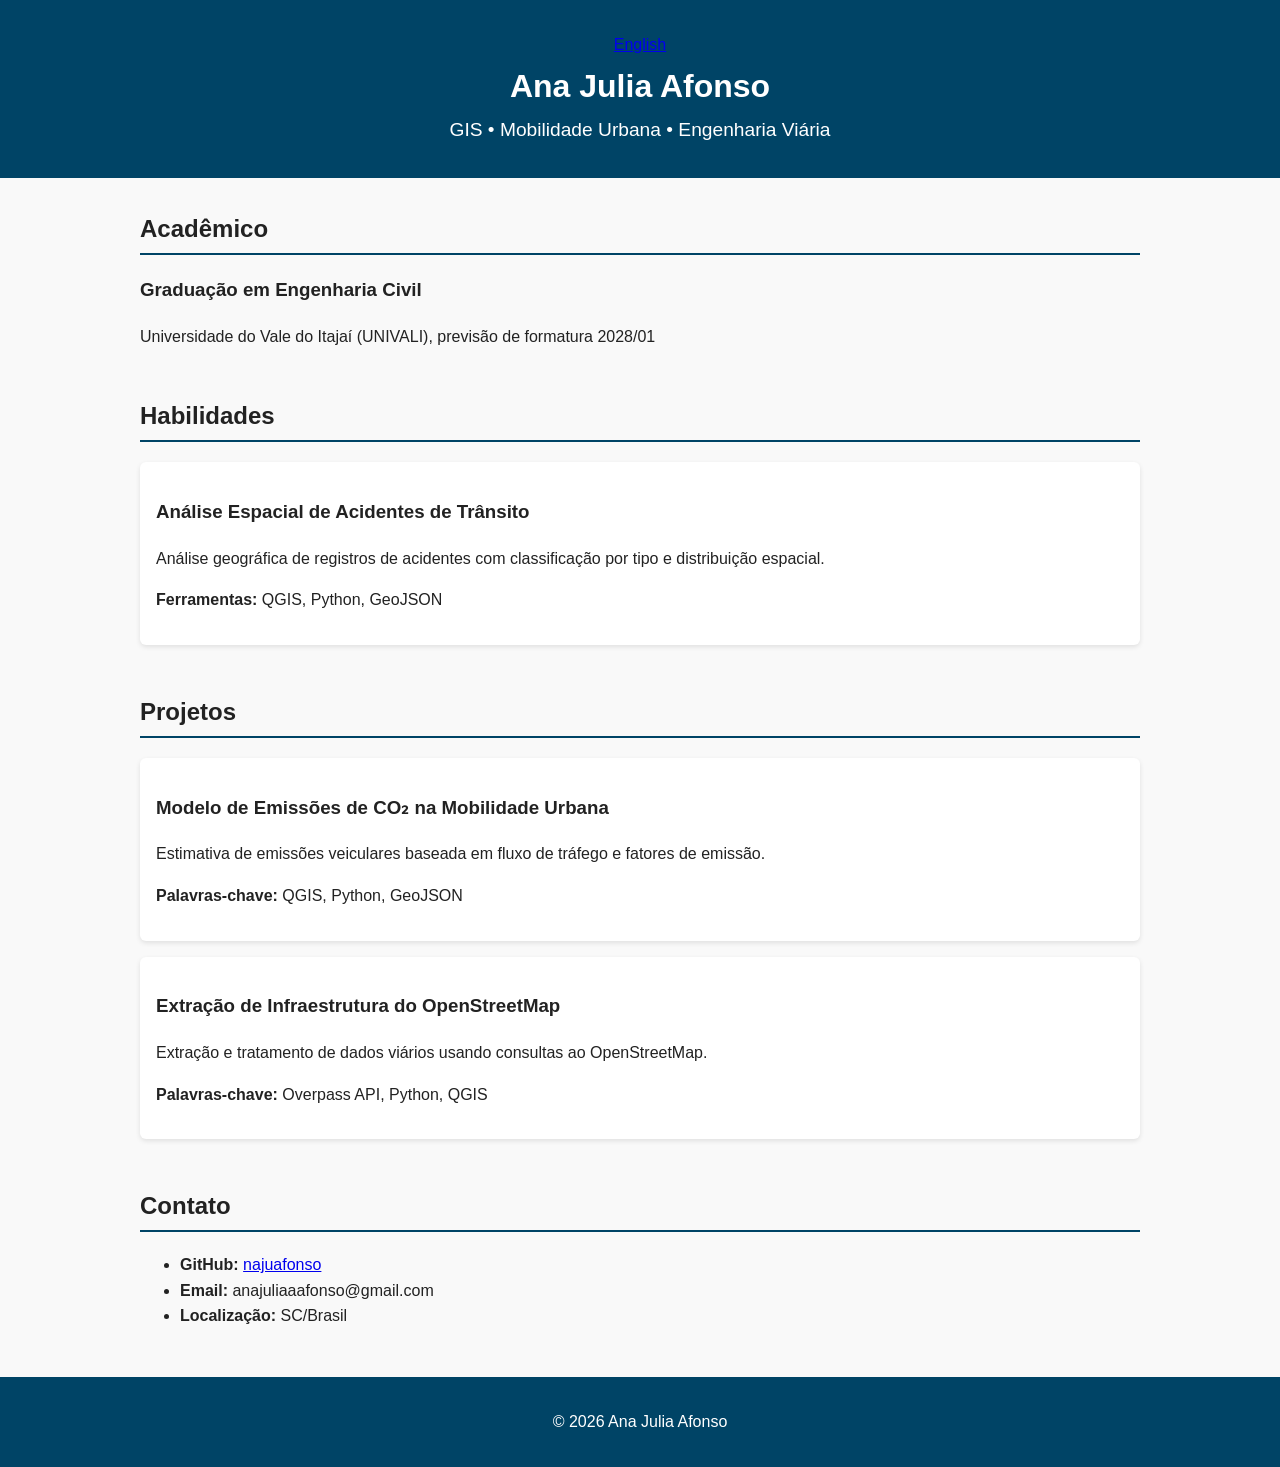
==== index.html @ d9d1528f "Update index.html" ====
<!DOCTYPE html>
<html lang="pt">
<head>
<meta charset="UTF-8">
<meta name="viewport" content="width=device-width, initial-scale=1.0">
<title>Ana Julia Afonso | Portfolio de Projetos</title>
<link rel="stylesheet" href="style.css">
</head>
<body>

<header>
  <div class="lang-switch">
    <a href="en.html">English</a>
  </div>
  <h1>Ana Julia Afonso</h1>
  <p>GIS • Mobilidade Urbana • Engenharia Viária</p>
</header>

<main>
  <section id="academics">
    <h2>Acadêmico</h2>
    <div class="academic-item">
      <h3>Graduação em Engenharia Civil</h3>
      <p>Universidade do Vale do Itajaí (UNIVALI), previsão de formatura 2028/01</p>
    </div>
  </section>

  <section id="skills">
    <h2>Habilidades</h2>
    <div class="project">
      <h3>Análise Espacial de Acidentes de Trânsito</h3>
      <p>Análise geográfica de registros de acidentes com classificação por tipo e distribuição espacial.</p>
      <p><strong>Ferramentas:</strong> QGIS, Python, GeoJSON</p>
    </div>
  </section>

  <section id="projects">
    <h2>Projetos</h2>

    <div class="project">
      <h3>Modelo de Emissões de CO₂ na Mobilidade Urbana</h3>
      <p>Estimativa de emissões veiculares baseada em fluxo de tráfego e fatores de emissão.</p>
      <p><strong>Palavras-chave:</strong> QGIS, Python, GeoJSON</p>
    </div>

    <div class="project">
      <h3>Extração de Infraestrutura do OpenStreetMap</h3>
      <p>Extração e tratamento de dados viários usando consultas ao OpenStreetMap.</p>
      <p><strong>Palavras-chave:</strong> Overpass API, Python, QGIS</p>
    </div>
  </section>

  <section id="contact">
    <h2>Contato</h2>
    <ul>
      <li><strong>GitHub:</strong> <a href="https://github.com/najuafonso" target="_blank">najuafonso</a></li>
      <li><strong>Email:</strong> anajuliaaafonso@gmail.com</li>
      <li><strong>Localização:</strong> SC/Brasil</li>
    </ul>
  </section>
</main>

<footer>
  <p>&copy; 2026 Ana Julia Afonso</p>
</footer>

</body>
</html>
---- style.css ----
body {
  font-family: Arial, sans-serif;
  line-height: 1.6;
  margin: 0;
  padding: 0;
  color: #222;
  background: #f9f9f9;
}

header {
  background: #004466;
  color: #fff;
  padding: 2rem;
  text-align: center;
}

header h1 {
  margin: 0.2rem 0;
  font-size: 2rem;
}

header p {
  margin: 0;
  font-size: 1.2rem;
}

.lang-switch button {
  margin: 0 5px;
  padding: 5px 10px;
  background: #fff;
  border: none;
  cursor: pointer;
  font-weight: bold;
}

.lang-switch button:hover {
  background: #ddd;
}

main {
  max-width: 1000px;
  margin: 2rem auto;
  padding: 0 1rem;
}

section {
  margin-bottom: 3rem;
}

h2 {
  border-bottom: 2px solid #004466;
  padding-bottom: 0.3rem;
}

.skill-columns {
  display: flex;
  flex-wrap: wrap;
  gap: 2rem;
}

.skill-columns div {
  flex: 1 1 250px;
  background: #fff;
  padding: 1rem;
  border-radius: 6px;
  box-shadow: 0 2px 5px rgba(0,0,0,0.1);
}

.project {
  background: #fff;
  padding: 1rem;
  margin-bottom: 1rem;
  border-radius: 6px;
  box-shadow: 0 2px 5px rgba(0,0,0,0.1);
}

footer {
  background: #004466;
  color: #fff;
  text-align: center;
  padding: 1rem 0;
}
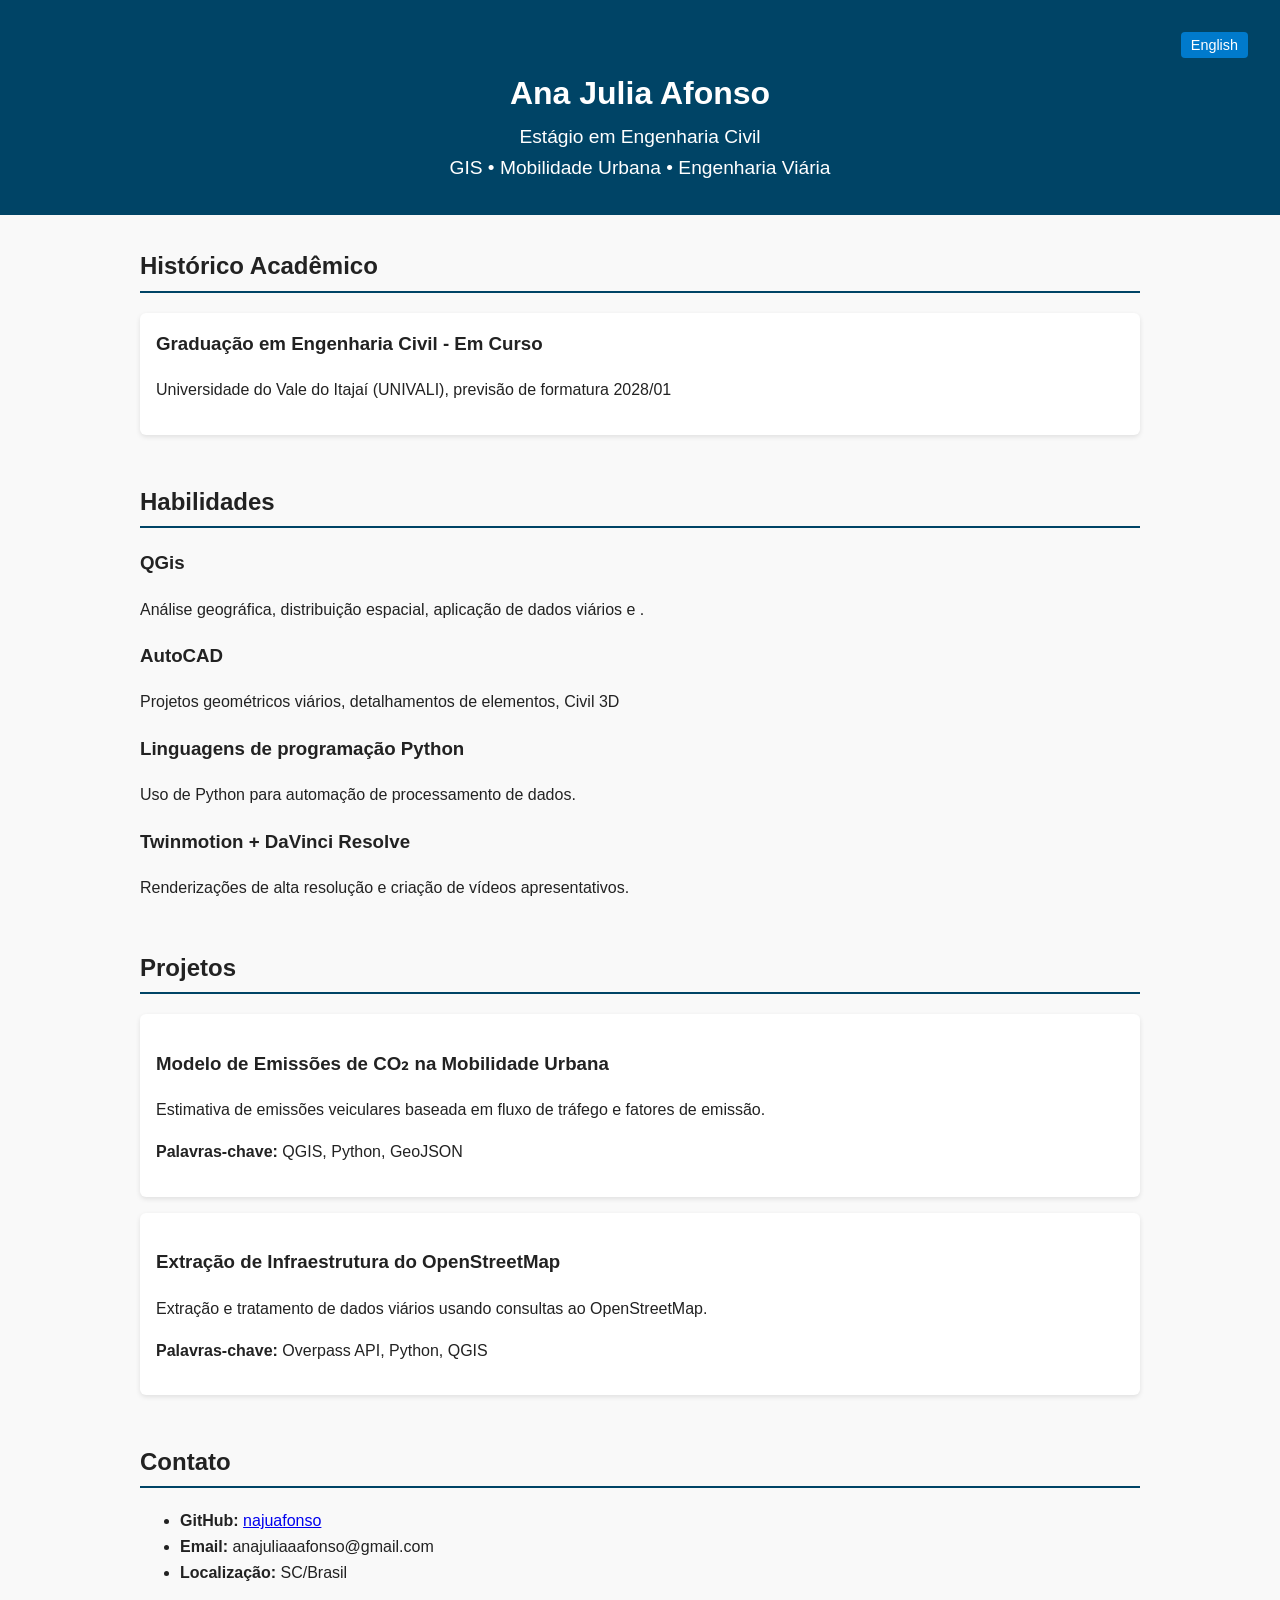
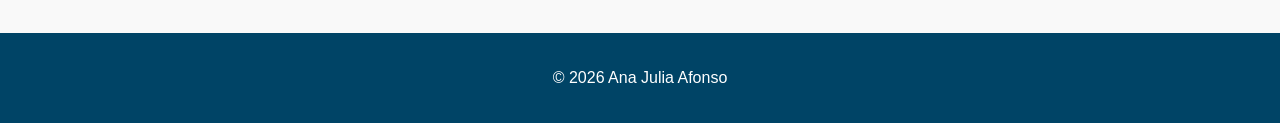
==== commit e0e083a6: "Update index.html" ====
--- a/index.html
+++ b/index.html
@@ -13,24 +13,30 @@
     <a href="en.html">English</a>
   </div>
   <h1>Ana Julia Afonso</h1>
+  <p>Estágio em Engenharia Civil</p>
   <p>GIS • Mobilidade Urbana • Engenharia Viária</p>
 </header>
 
 <main>
   <section id="academics">
-    <h2>Acadêmico</h2>
+    <h2>Histórico Acadêmico</h2>
     <div class="academic-item">
-      <h3>Graduação em Engenharia Civil</h3>
+      <h3>Graduação em Engenharia Civil - Em Curso</h3>
       <p>Universidade do Vale do Itajaí (UNIVALI), previsão de formatura 2028/01</p>
     </div>
   </section>
 
   <section id="skills">
     <h2>Habilidades</h2>
-    <div class="project">
-      <h3>Análise Espacial de Acidentes de Trânsito</h3>
-      <p>Análise geográfica de registros de acidentes com classificação por tipo e distribuição espacial.</p>
-      <p><strong>Ferramentas:</strong> QGIS, Python, GeoJSON</p>
+    <div class="skills">
+      <h3>QGis</h3>
+      <p>Análise geográfica, distribuição espacial, aplicação de dados viários e .</p>
+      <h3>AutoCAD</h3>
+      <p>Projetos geométricos viários, detalhamentos de elementos, Civil 3D</p>
+      <h3>Linguagens de programação Python</h3>
+      <p>Uso de Python para automação de processamento de dados.</p>
+      <h3>Twinmotion + DaVinci Resolve</h3>
+      <p>Renderizações de alta resolução e criação de vídeos apresentativos.</p>
     </div>
   </section>
 
--- a/style.css
+++ b/style.css
@@ -80,3 +80,37 @@
   text-align: center;
   padding: 1rem 0;
 }
+.academic-item {
+  background: #fff;
+  padding: 1rem;
+  margin-bottom: 1rem;
+  border-radius: 6px;
+  box-shadow: 0 2px 5px rgba(0,0,0,0.1);
+}
+
+.academic-item h3 {
+  margin-top: 0;
+}
+
+.academic-item ul {
+  list-style-type: disc;
+  padding-left: 1.5rem;
+}
+
+.lang-switch {
+  text-align: right;
+  margin-bottom: 10px;
+}
+
+.lang-switch a {
+  text-decoration: none;
+  padding: 5px 10px;
+  background-color: #007ACC;
+  color: white;
+  border-radius: 4px;
+  font-size: 0.9rem;
+}
+
+.lang-switch a:hover {
+  background-color: #005A99;
+}
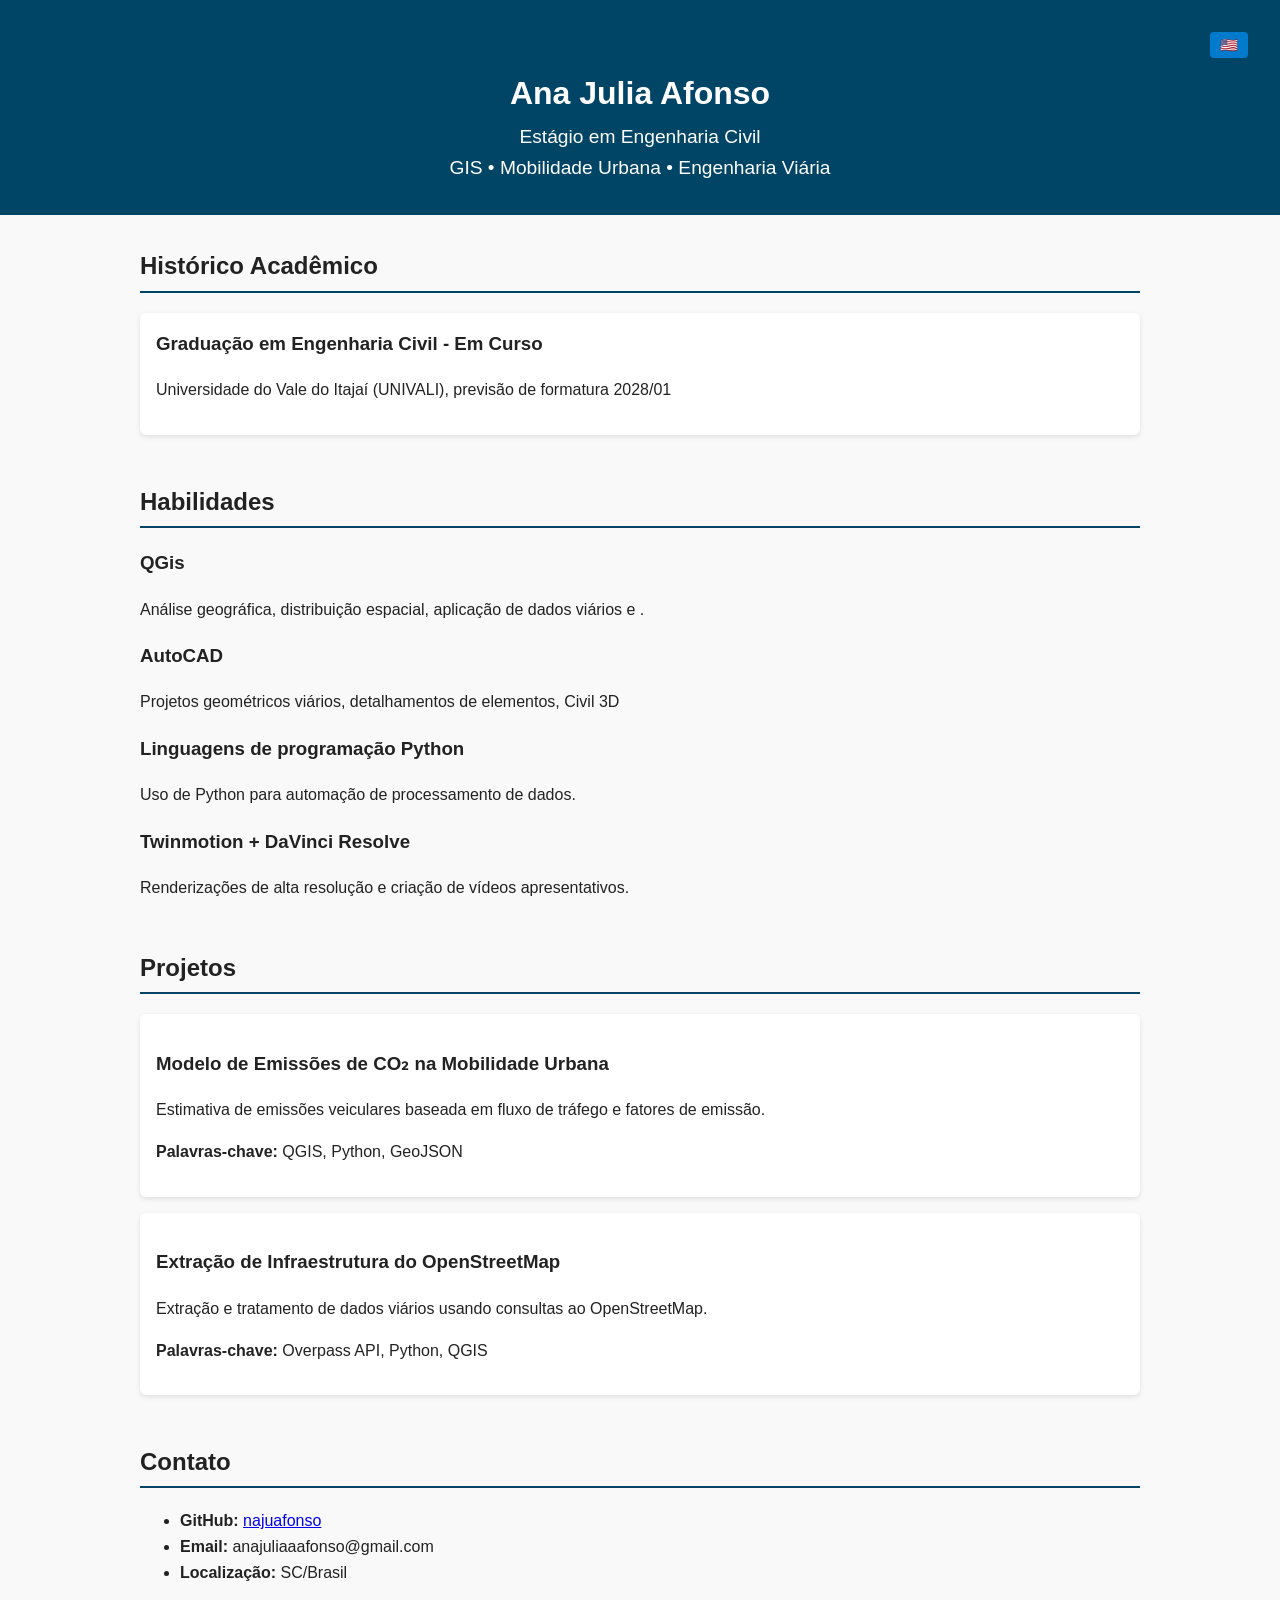
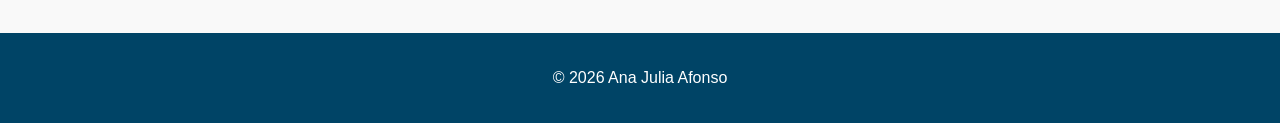
==== commit ec4c0292: "Replace English link text with flag emoji" ====
--- a/index.html
+++ b/index.html
@@ -10,7 +10,7 @@
 
 <header>
   <div class="lang-switch">
-    <a href="en.html">English</a>
+    <a href="en.html">🇺🇸</a>
   </div>
   <h1>Ana Julia Afonso</h1>
   <p>Estágio em Engenharia Civil</p>
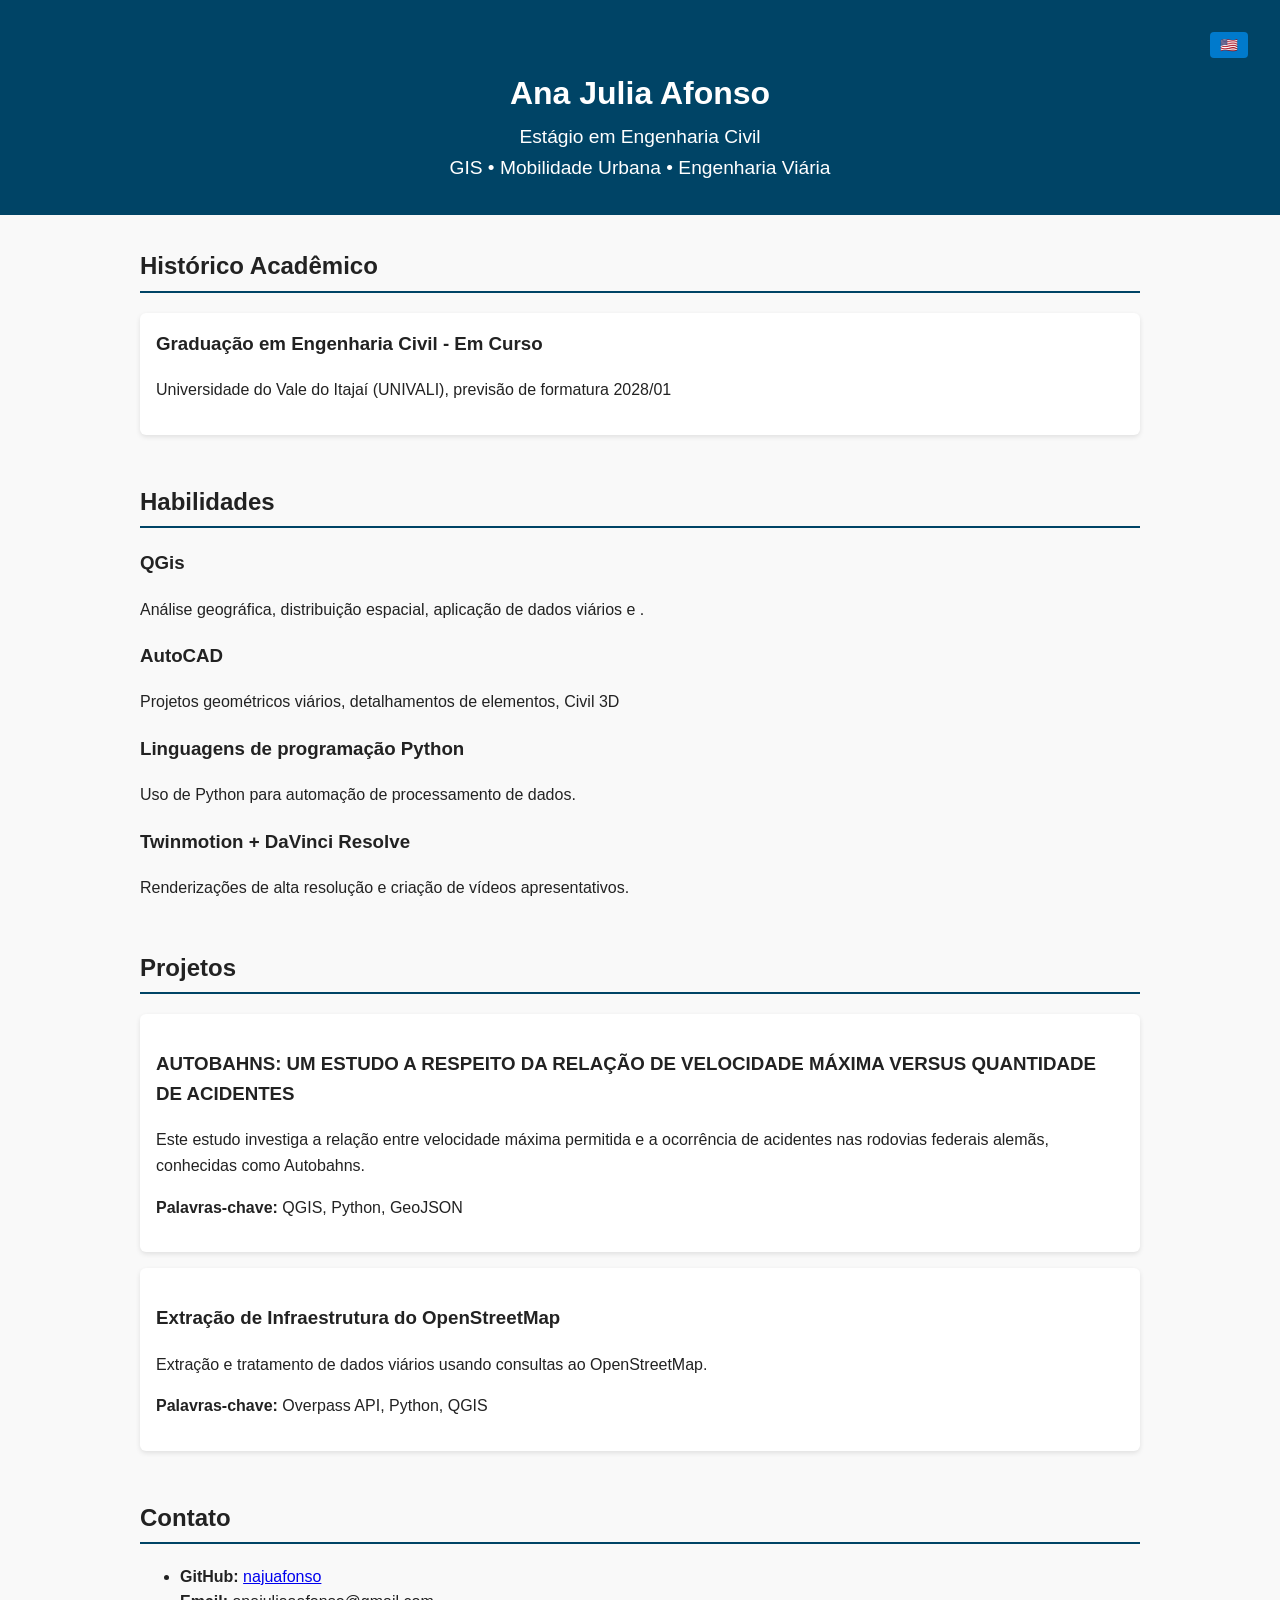
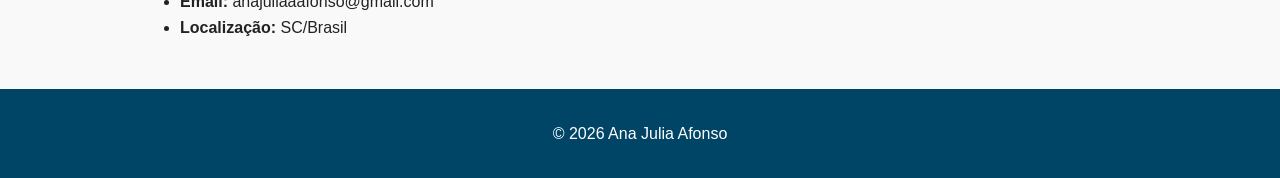
==== commit cc54a184: "Update project description in index.html" ====
--- a/index.html
+++ b/index.html
@@ -44,8 +44,8 @@
     <h2>Projetos</h2>
 
     <div class="project">
-      <h3>Modelo de Emissões de CO₂ na Mobilidade Urbana</h3>
-      <p>Estimativa de emissões veiculares baseada em fluxo de tráfego e fatores de emissão.</p>
+      <h3>AUTOBAHNS: UM ESTUDO A RESPEITO DA RELAÇÃO DE VELOCIDADE MÁXIMA VERSUS QUANTIDADE DE ACIDENTES</h3>
+      <p>Este estudo investiga a relação entre velocidade máxima permitida e a ocorrência de acidentes nas rodovias federais alemãs, conhecidas como Autobahns.</p>
       <p><strong>Palavras-chave:</strong> QGIS, Python, GeoJSON</p>
     </div>
 
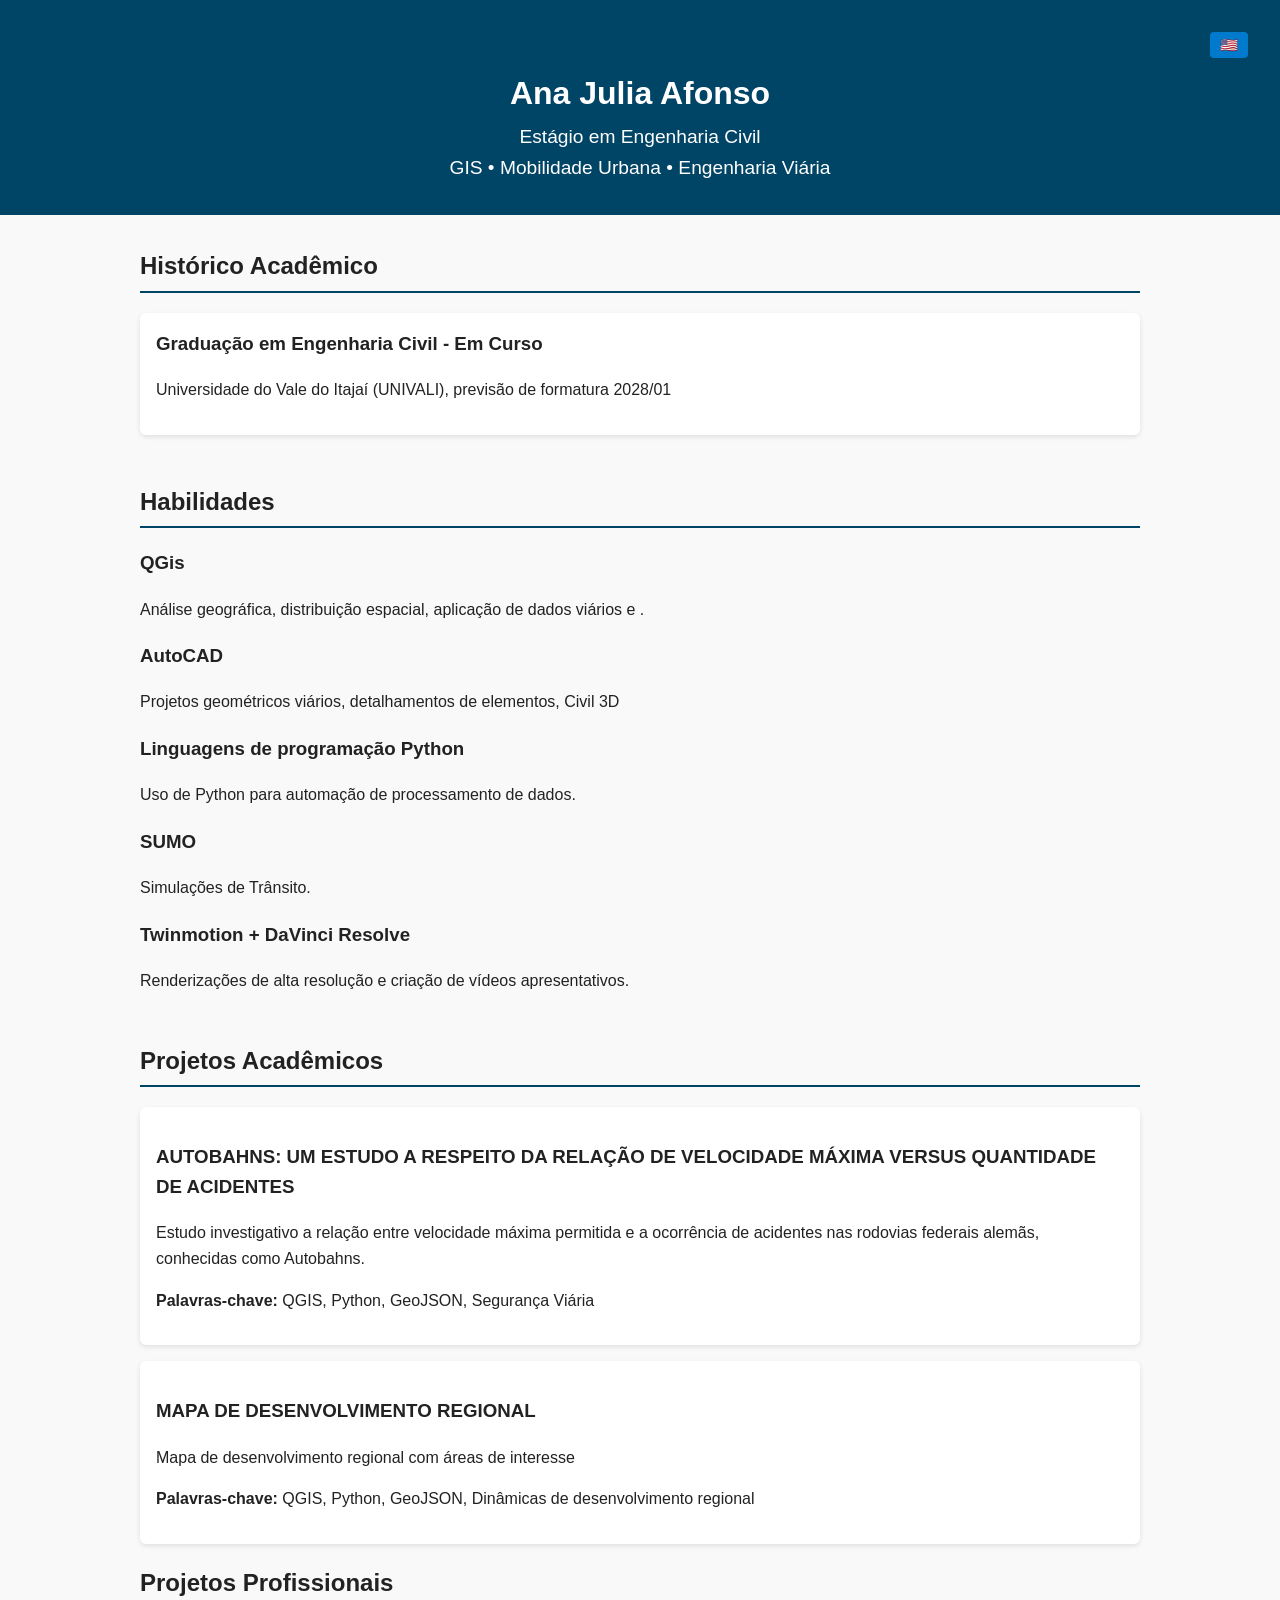
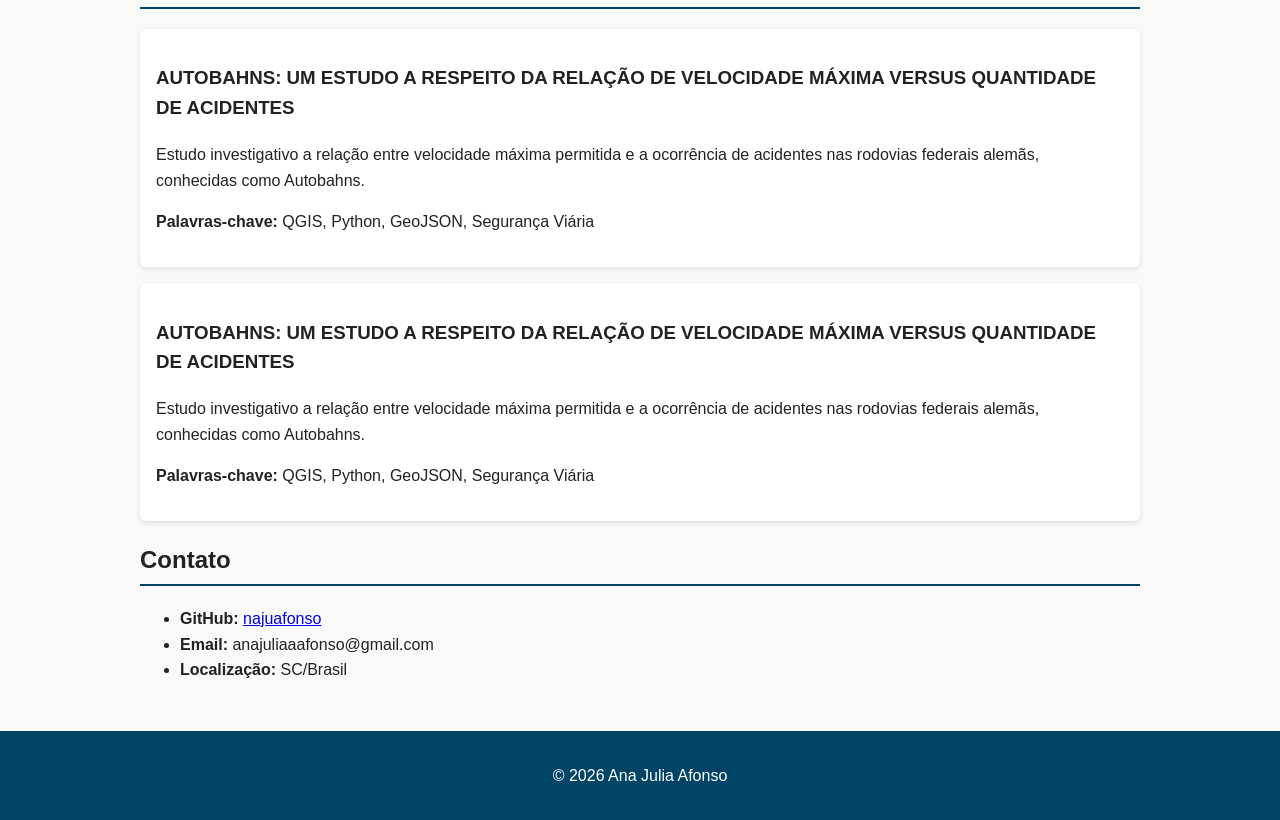
==== commit 09cf0971: "Update index.html" ====
--- a/index.html
+++ b/index.html
@@ -35,27 +35,43 @@
       <p>Projetos geométricos viários, detalhamentos de elementos, Civil 3D</p>
       <h3>Linguagens de programação Python</h3>
       <p>Uso de Python para automação de processamento de dados.</p>
+      <h3>SUMO</h3>
+      <p>Simulações de Trânsito.</p>
       <h3>Twinmotion + DaVinci Resolve</h3>
       <p>Renderizações de alta resolução e criação de vídeos apresentativos.</p>
     </div>
   </section>
 
   <section id="projects">
-    <h2>Projetos</h2>
+    <h2>Projetos Acadêmicos</h2>
 
     <div class="project">
       <h3>AUTOBAHNS: UM ESTUDO A RESPEITO DA RELAÇÃO DE VELOCIDADE MÁXIMA VERSUS QUANTIDADE DE ACIDENTES</h3>
-      <p>Este estudo investiga a relação entre velocidade máxima permitida e a ocorrência de acidentes nas rodovias federais alemãs, conhecidas como Autobahns.</p>
-      <p><strong>Palavras-chave:</strong> QGIS, Python, GeoJSON</p>
+      <p>Estudo investigativo a relação entre velocidade máxima permitida e a ocorrência de acidentes nas rodovias federais alemãs, conhecidas como Autobahns.</p>
+      <p><strong>Palavras-chave:</strong> QGIS, Python, GeoJSON, Segurança Viária</p>
     </div>
 
     <div class="project">
-      <h3>Extração de Infraestrutura do OpenStreetMap</h3>
-      <p>Extração e tratamento de dados viários usando consultas ao OpenStreetMap.</p>
-      <p><strong>Palavras-chave:</strong> Overpass API, Python, QGIS</p>
+      <h3>MAPA DE DESENVOLVIMENTO REGIONAL</h3>
+      <p>Mapa de desenvolvimento regional com áreas de interesse </p>
+      <p><strong>Palavras-chave:</strong> QGIS, Python, GeoJSON, Dinâmicas de desenvolvimento regional</p>
     </div>
-  </section>
+    
+    <section id="projects">
+    <h2>Projetos Profissionais</h2>
 
+    <div class="project">
+      <h3>AUTOBAHNS: UM ESTUDO A RESPEITO DA RELAÇÃO DE VELOCIDADE MÁXIMA VERSUS QUANTIDADE DE ACIDENTES</h3>
+      <p>Estudo investigativo a relação entre velocidade máxima permitida e a ocorrência de acidentes nas rodovias federais alemãs, conhecidas como Autobahns.</p>
+      <p><strong>Palavras-chave:</strong> QGIS, Python, GeoJSON, Segurança Viária</p>
+    </div>
+
+    <div class="project">
+      <h3>AUTOBAHNS: UM ESTUDO A RESPEITO DA RELAÇÃO DE VELOCIDADE MÁXIMA VERSUS QUANTIDADE DE ACIDENTES</h3>
+      <p>Estudo investigativo a relação entre velocidade máxima permitida e a ocorrência de acidentes nas rodovias federais alemãs, conhecidas como Autobahns.</p>
+      <p><strong>Palavras-chave:</strong> QGIS, Python, GeoJSON, Segurança Viária</p>
+    </div>
+      
   <section id="contact">
     <h2>Contato</h2>
     <ul>
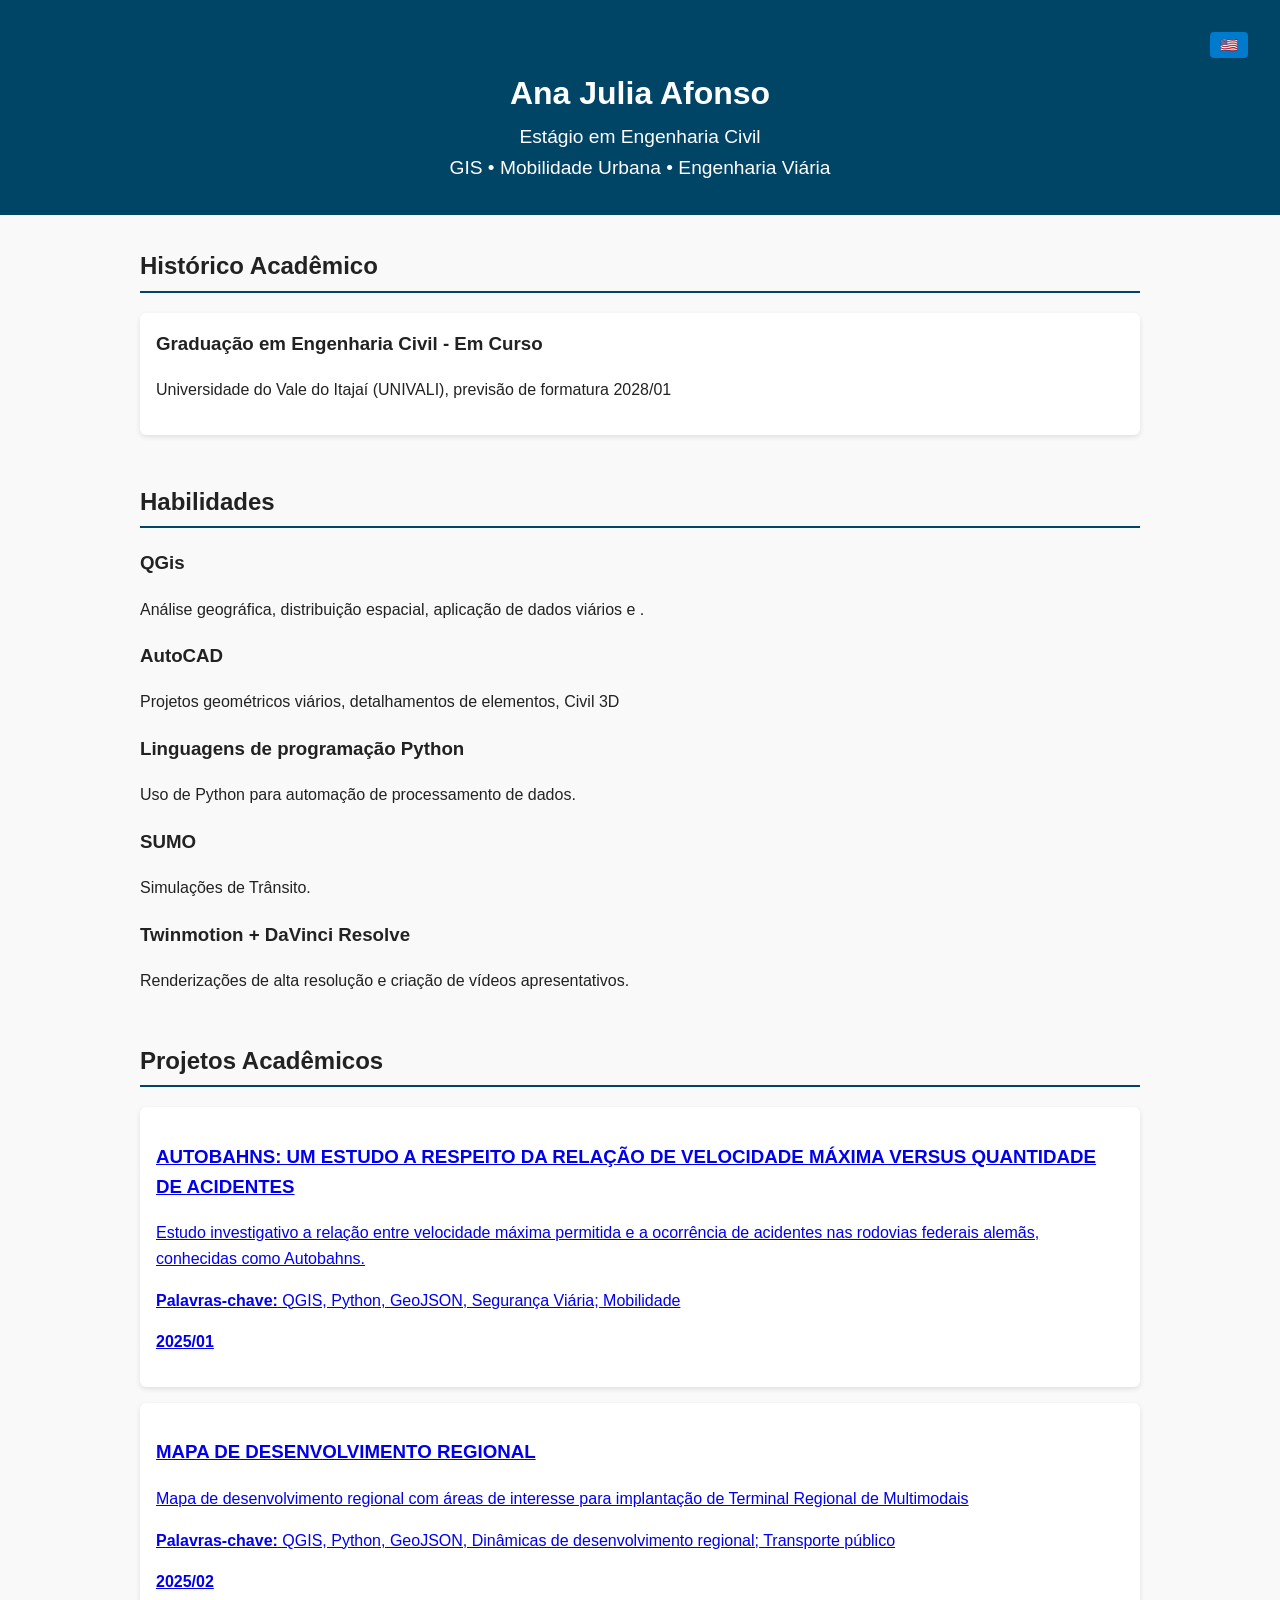
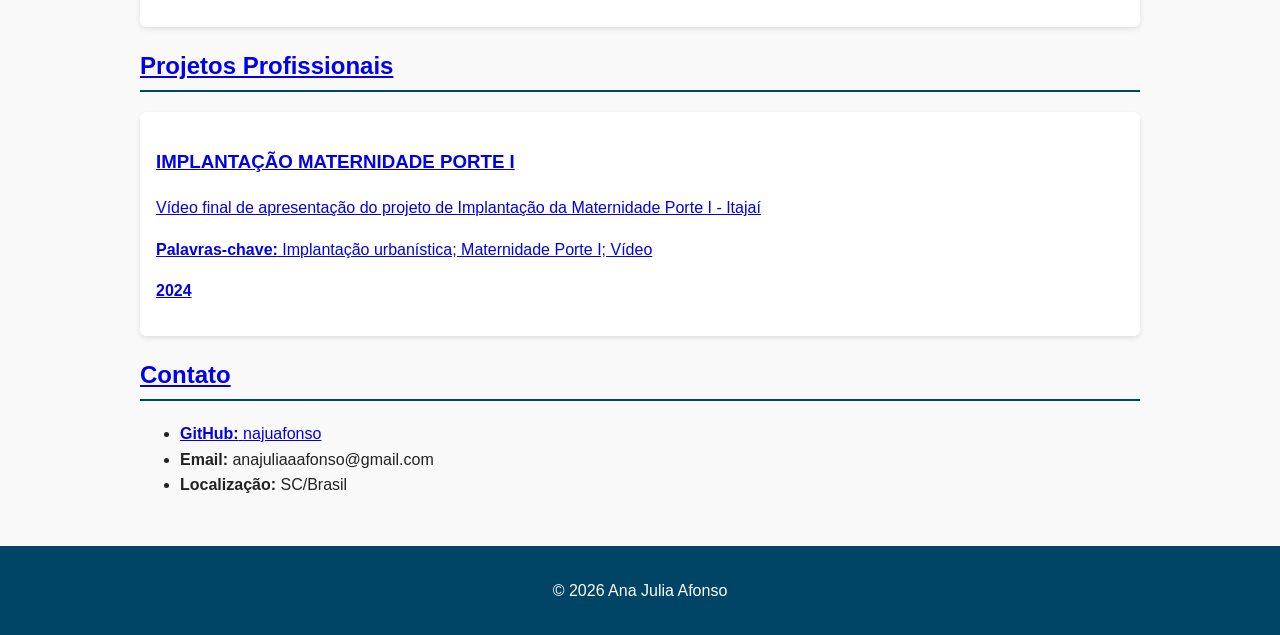
==== commit b7846c3c: "Update project listings in index.html Removed duplicate project details and added new projects with " ====
--- a/index.html
+++ b/index.html
@@ -45,33 +45,33 @@
   <section id="projects">
     <h2>Projetos Acadêmicos</h2>
 
-    <div class="project">
-      <h3>AUTOBAHNS: UM ESTUDO A RESPEITO DA RELAÇÃO DE VELOCIDADE MÁXIMA VERSUS QUANTIDADE DE ACIDENTES</h3>
-      <p>Estudo investigativo a relação entre velocidade máxima permitida e a ocorrência de acidentes nas rodovias federais alemãs, conhecidas como Autobahns.</p>
-      <p><strong>Palavras-chave:</strong> QGIS, Python, GeoJSON, Segurança Viária</p>
-    </div>
-
+<a href="autobahns_estudo.pdf" target="_blank">
+  <div class="project">
+    <h3>AUTOBAHNS: UM ESTUDO A RESPEITO DA RELAÇÃO DE VELOCIDADE MÁXIMA VERSUS QUANTIDADE DE ACIDENTES</h3>
+    <p>Estudo investigativo a relação entre velocidade máxima permitida e a ocorrência de acidentes nas rodovias federais alemãs, conhecidas como Autobahns.</p>
+    <p><strong>Palavras-chave:</strong> QGIS, Python, GeoJSON, Segurança Viária; Mobilidade</p>
+    <p><strong>2025/01</strong></p>
+  </div>
+</a>
+    
+<a href="desenvolvimento_regional.pdf" target="_blank">
     <div class="project">
       <h3>MAPA DE DESENVOLVIMENTO REGIONAL</h3>
-      <p>Mapa de desenvolvimento regional com áreas de interesse </p>
-      <p><strong>Palavras-chave:</strong> QGIS, Python, GeoJSON, Dinâmicas de desenvolvimento regional</p>
+      <p>Mapa de desenvolvimento regional com áreas de interesse para implantação de Terminal Regional de Multimodais</p>
+      <p><strong>Palavras-chave:</strong> QGIS, Python, GeoJSON, Dinâmicas de desenvolvimento regional; Transporte público</p>
+      <p><strong>2025/02</strong></p>
     </div>
     
     <section id="projects">
     <h2>Projetos Profissionais</h2>
-
+<a href="https://youtu.be/bIXliyqEXes" target="_blank">
     <div class="project">
-      <h3>AUTOBAHNS: UM ESTUDO A RESPEITO DA RELAÇÃO DE VELOCIDADE MÁXIMA VERSUS QUANTIDADE DE ACIDENTES</h3>
-      <p>Estudo investigativo a relação entre velocidade máxima permitida e a ocorrência de acidentes nas rodovias federais alemãs, conhecidas como Autobahns.</p>
-      <p><strong>Palavras-chave:</strong> QGIS, Python, GeoJSON, Segurança Viária</p>
+      <h3>IMPLANTAÇÃO MATERNIDADE PORTE I</h3>
+      <p>Vídeo final de apresentação do projeto de Implantação da Maternidade Porte I - Itajaí</p>
+      <p><strong>Palavras-chave:</strong> Implantação urbanística; Maternidade Porte I; Vídeo</p>
+      <p><strong>2024</strong></p>
     </div>
 
-    <div class="project">
-      <h3>AUTOBAHNS: UM ESTUDO A RESPEITO DA RELAÇÃO DE VELOCIDADE MÁXIMA VERSUS QUANTIDADE DE ACIDENTES</h3>
-      <p>Estudo investigativo a relação entre velocidade máxima permitida e a ocorrência de acidentes nas rodovias federais alemãs, conhecidas como Autobahns.</p>
-      <p><strong>Palavras-chave:</strong> QGIS, Python, GeoJSON, Segurança Viária</p>
-    </div>
-      
   <section id="contact">
     <h2>Contato</h2>
     <ul>
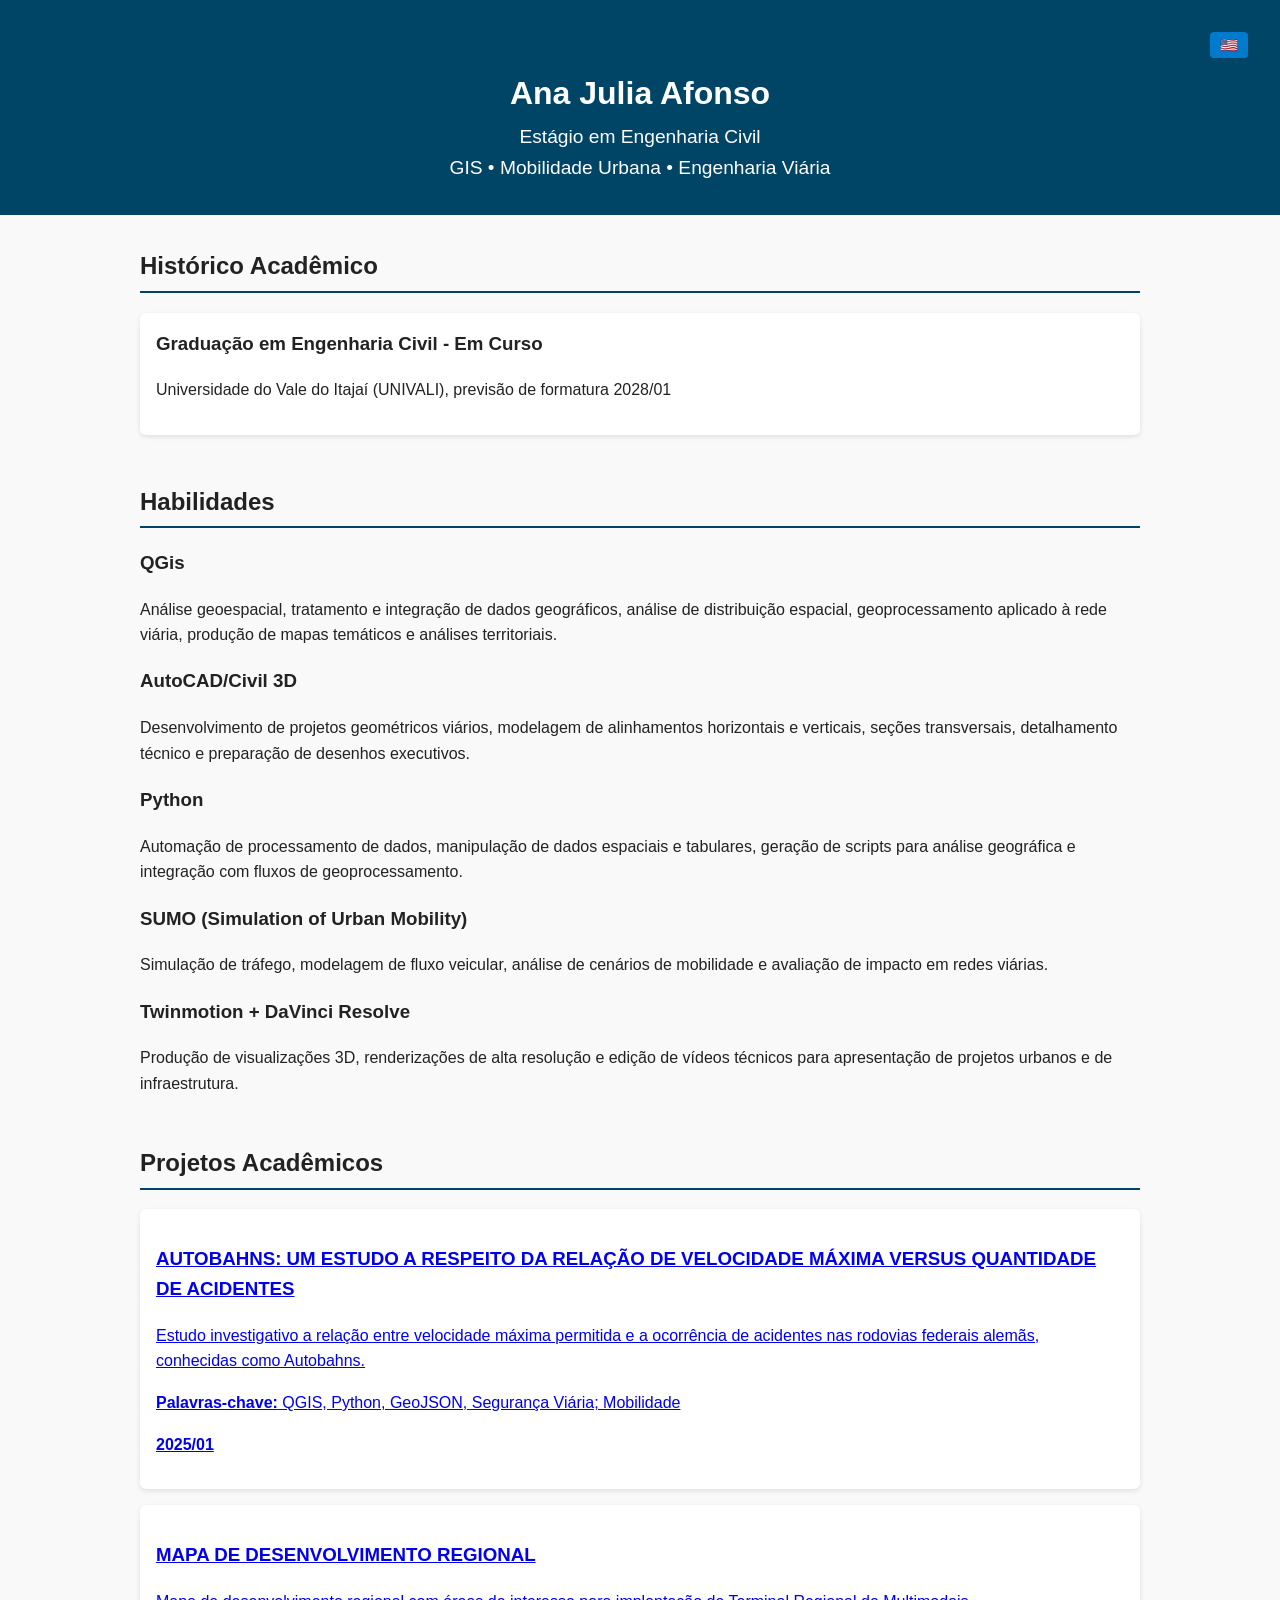
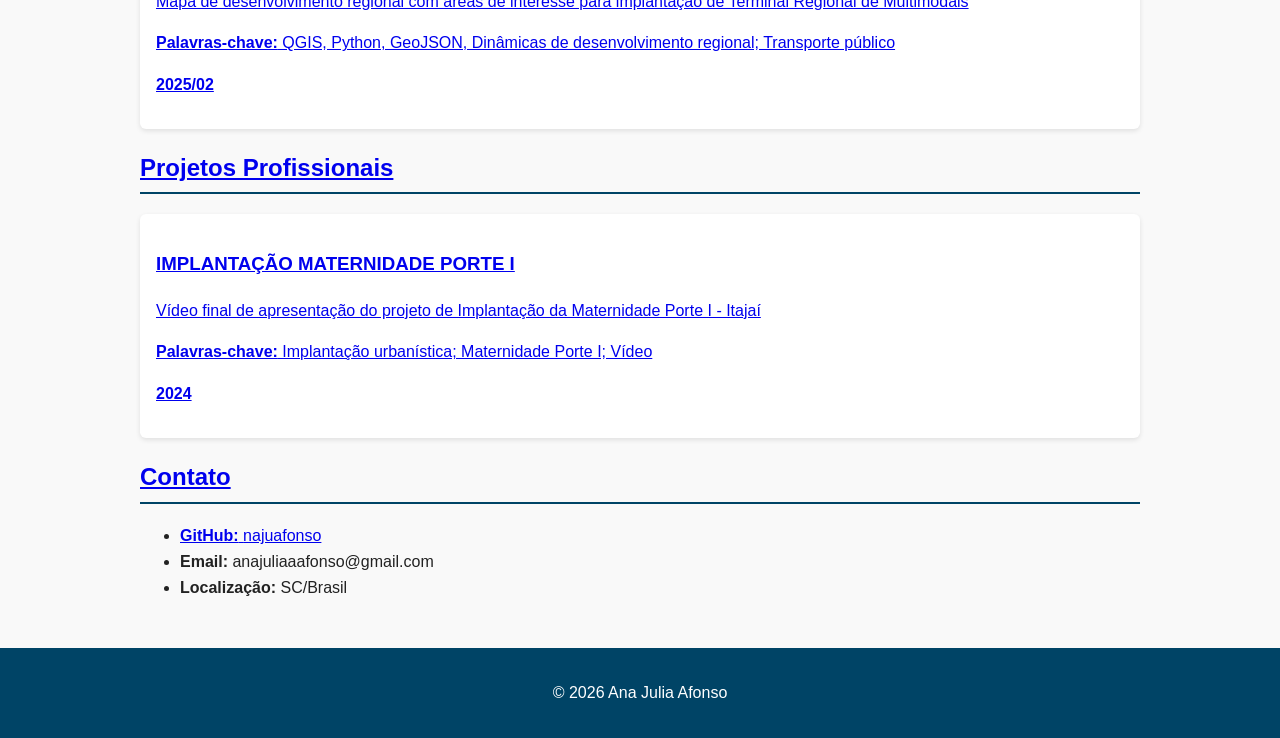
==== commit 9e3c0b68: "Update skills and project descriptions in index.html" ====
--- a/index.html
+++ b/index.html
@@ -30,15 +30,15 @@
     <h2>Habilidades</h2>
     <div class="skills">
       <h3>QGis</h3>
-      <p>Análise geográfica, distribuição espacial, aplicação de dados viários e .</p>
-      <h3>AutoCAD</h3>
-      <p>Projetos geométricos viários, detalhamentos de elementos, Civil 3D</p>
-      <h3>Linguagens de programação Python</h3>
-      <p>Uso de Python para automação de processamento de dados.</p>
-      <h3>SUMO</h3>
-      <p>Simulações de Trânsito.</p>
+      <p>Análise geoespacial, tratamento e integração de dados geográficos, análise de distribuição espacial, geoprocessamento aplicado à rede viária, produção de mapas temáticos e análises territoriais.</p>
+      <h3>AutoCAD/Civil 3D</h3>
+      <p>Desenvolvimento de projetos geométricos viários, modelagem de alinhamentos horizontais e verticais, seções transversais, detalhamento técnico e preparação de desenhos executivos.</p>
+      <h3>Python</h3>
+      <p>Automação de processamento de dados, manipulação de dados espaciais e tabulares, geração de scripts para análise geográfica e integração com fluxos de geoprocessamento.</p>
+      <h3>SUMO (Simulation of Urban Mobility)</h3>
+      <p>Simulação de tráfego, modelagem de fluxo veicular, análise de cenários de mobilidade e avaliação de impacto em redes viárias.</p>
       <h3>Twinmotion + DaVinci Resolve</h3>
-      <p>Renderizações de alta resolução e criação de vídeos apresentativos.</p>
+      <p>Produção de visualizações 3D, renderizações de alta resolução e edição de vídeos técnicos para apresentação de projetos urbanos e de infraestrutura.</p>
     </div>
   </section>
 
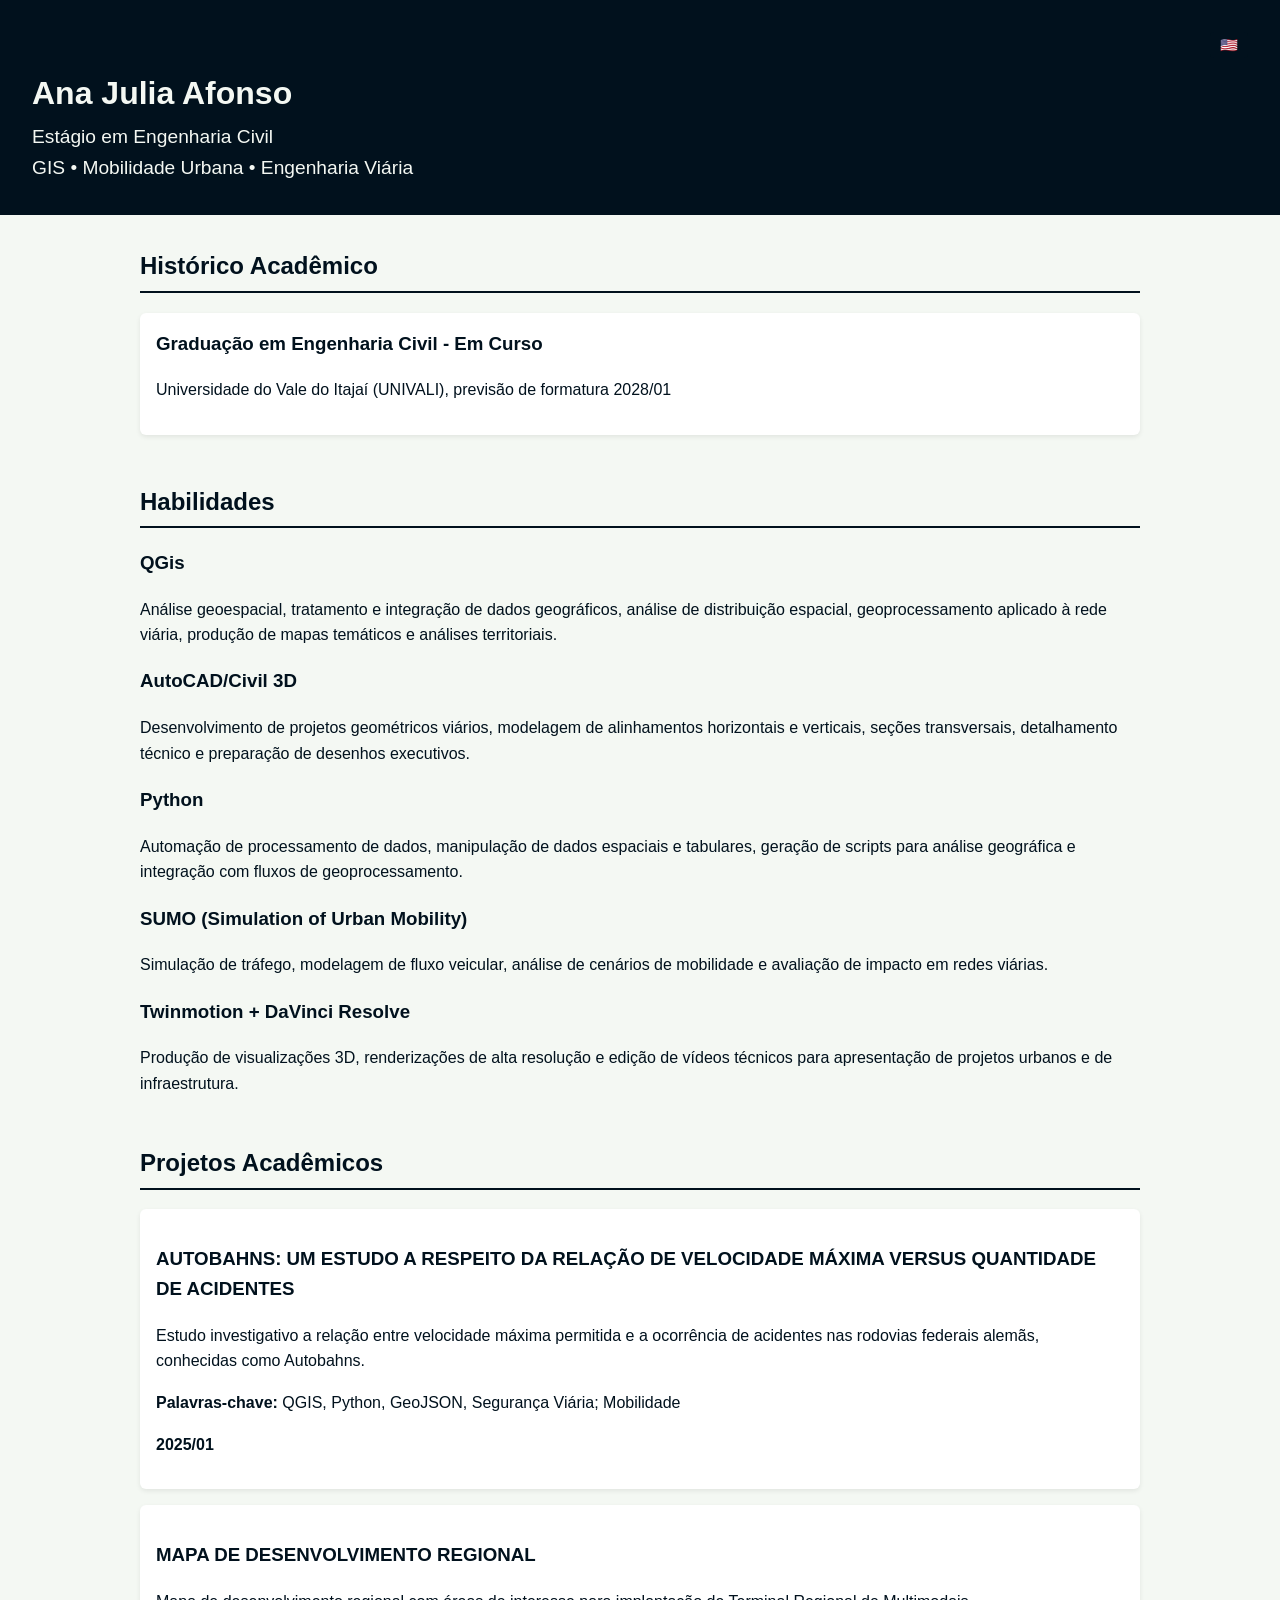
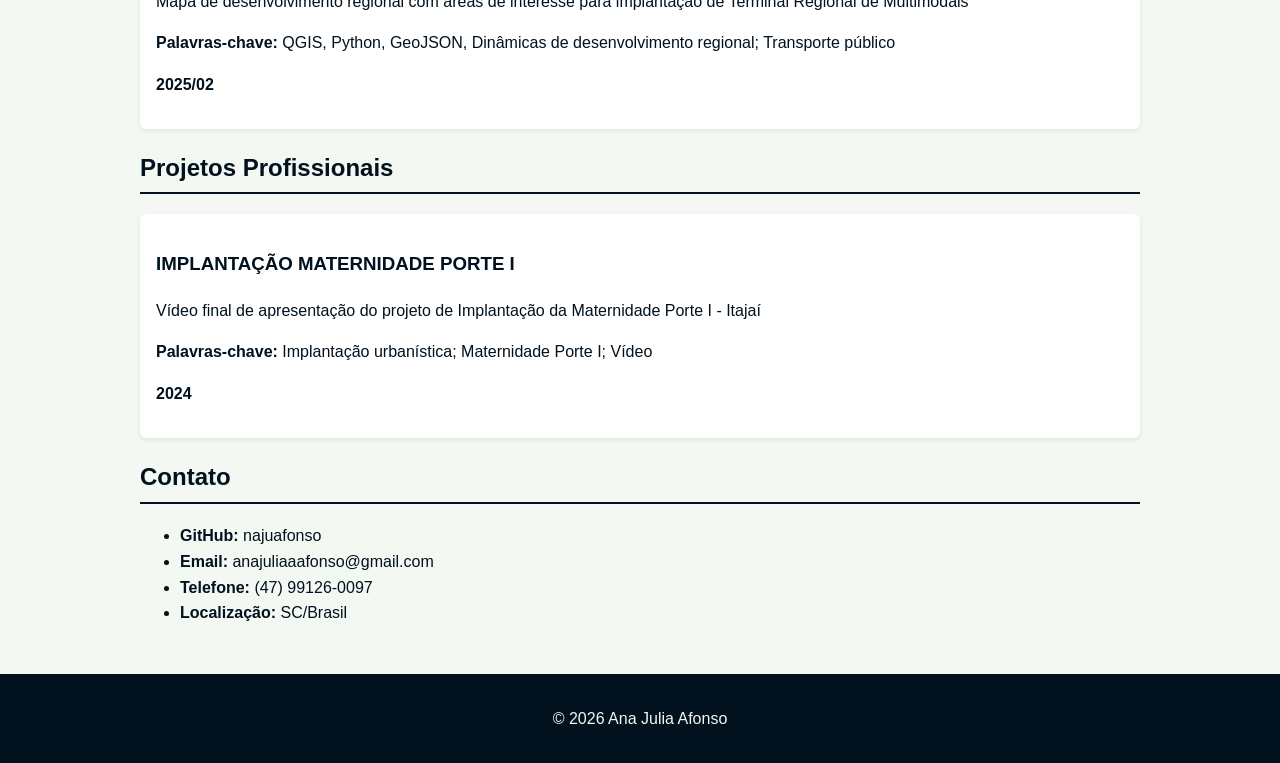
==== commit 6cb29bfb: "Add phone number to contact information" ====
--- a/index.html
+++ b/index.html
@@ -45,8 +45,8 @@
   <section id="projects">
     <h2>Projetos Acadêmicos</h2>
 
-<a href="autobahns_estudo.pdf" target="_blank">
-  <div class="project">
+<a href="AUTOBAHNS_FINAL.pdf" target="_blank">
+  <div class="projects">
     <h3>AUTOBAHNS: UM ESTUDO A RESPEITO DA RELAÇÃO DE VELOCIDADE MÁXIMA VERSUS QUANTIDADE DE ACIDENTES</h3>
     <p>Estudo investigativo a relação entre velocidade máxima permitida e a ocorrência de acidentes nas rodovias federais alemãs, conhecidas como Autobahns.</p>
     <p><strong>Palavras-chave:</strong> QGIS, Python, GeoJSON, Segurança Viária; Mobilidade</p>
@@ -54,8 +54,8 @@
   </div>
 </a>
     
-<a href="desenvolvimento_regional.pdf" target="_blank">
-    <div class="project">
+<a href="PRANCHA 2025-12-02.pdf" target="_blank">
+    <div class="projects">
       <h3>MAPA DE DESENVOLVIMENTO REGIONAL</h3>
       <p>Mapa de desenvolvimento regional com áreas de interesse para implantação de Terminal Regional de Multimodais</p>
       <p><strong>Palavras-chave:</strong> QGIS, Python, GeoJSON, Dinâmicas de desenvolvimento regional; Transporte público</p>
@@ -65,7 +65,7 @@
     <section id="projects">
     <h2>Projetos Profissionais</h2>
 <a href="https://youtu.be/bIXliyqEXes" target="_blank">
-    <div class="project">
+    <div class="projects">
       <h3>IMPLANTAÇÃO MATERNIDADE PORTE I</h3>
       <p>Vídeo final de apresentação do projeto de Implantação da Maternidade Porte I - Itajaí</p>
       <p><strong>Palavras-chave:</strong> Implantação urbanística; Maternidade Porte I; Vídeo</p>
@@ -77,6 +77,7 @@
     <ul>
       <li><strong>GitHub:</strong> <a href="https://github.com/najuafonso" target="_blank">najuafonso</a></li>
       <li><strong>Email:</strong> anajuliaaafonso@gmail.com</li>
+      <li><strong>Telefone:</strong> (47) 99126-0097 </li>
       <li><strong>Localização:</strong> SC/Brasil</li>
     </ul>
   </section>
--- a/style.css
+++ b/style.css
@@ -3,15 +3,27 @@
   line-height: 1.6;
   margin: 0;
   padding: 0;
-  color: #222;
-  background: #f9f9f9;
+  color: #01111D;
+  background: #F4F8F3;
+}
+
+/* LINKS */
+a {
+  color: #01111D;
+  text-decoration: none;
+  font-weight: 500;
+}
+
+a:hover {
+  text-decoration: underline;
+  opacity: 0.8;
 }
 
 header {
-  background: #004466;
-  color: #fff;
+  background: #01111D;
+  color: #F4F8F3;
   padding: 2rem;
-  text-align: center;
+  text-align: left;
 }
 
 header h1 {
@@ -22,19 +34,6 @@
 header p {
   margin: 0;
   font-size: 1.2rem;
-}
-
-.lang-switch button {
-  margin: 0 5px;
-  padding: 5px 10px;
-  background: #fff;
-  border: none;
-  cursor: pointer;
-  font-weight: bold;
-}
-
-.lang-switch button:hover {
-  background: #ddd;
 }
 
 main {
@@ -48,7 +47,7 @@
 }
 
 h2 {
-  border-bottom: 2px solid #004466;
+  border-bottom: 2px solid #01111D;
   padding-bottom: 0.3rem;
 }
 
@@ -60,32 +59,35 @@
 
 .skill-columns div {
   flex: 1 1 250px;
-  background: #fff;
+  background: #ffffff;
   padding: 1rem;
   border-radius: 6px;
-  box-shadow: 0 2px 5px rgba(0,0,0,0.1);
+  box-shadow: 0 2px 5px rgba(0,0,0,0.08);
 }
 
-.project {
-  background: #fff;
+.projects {
+  background: #ffffff;
   padding: 1rem;
   margin-bottom: 1rem;
   border-radius: 6px;
-  box-shadow: 0 2px 5px rgba(0,0,0,0.1);
+  box-shadow: 0 2px 5px rgba(0,0,0,0.08);
+  transition: 0.2s;
 }
 
+
 footer {
-  background: #004466;
-  color: #fff;
+  background: #01111D;
+  color: #F4F8F3;
   text-align: center;
   padding: 1rem 0;
 }
+
 .academic-item {
-  background: #fff;
+  background: #ffffff;
   padding: 1rem;
   margin-bottom: 1rem;
   border-radius: 6px;
-  box-shadow: 0 2px 5px rgba(0,0,0,0.1);
+  box-shadow: 0 2px 5px rgba(0,0,0,0.08);
 }
 
 .academic-item h3 {
@@ -105,12 +107,12 @@
 .lang-switch a {
   text-decoration: none;
   padding: 5px 10px;
-  background-color: #007ACC;
-  color: white;
+  background-color: #01111D;
+  color: #F4F8F3;
   border-radius: 4px;
   font-size: 0.9rem;
 }
 
 .lang-switch a:hover {
-  background-color: #005A99;
+  opacity: 0.8;
 }
